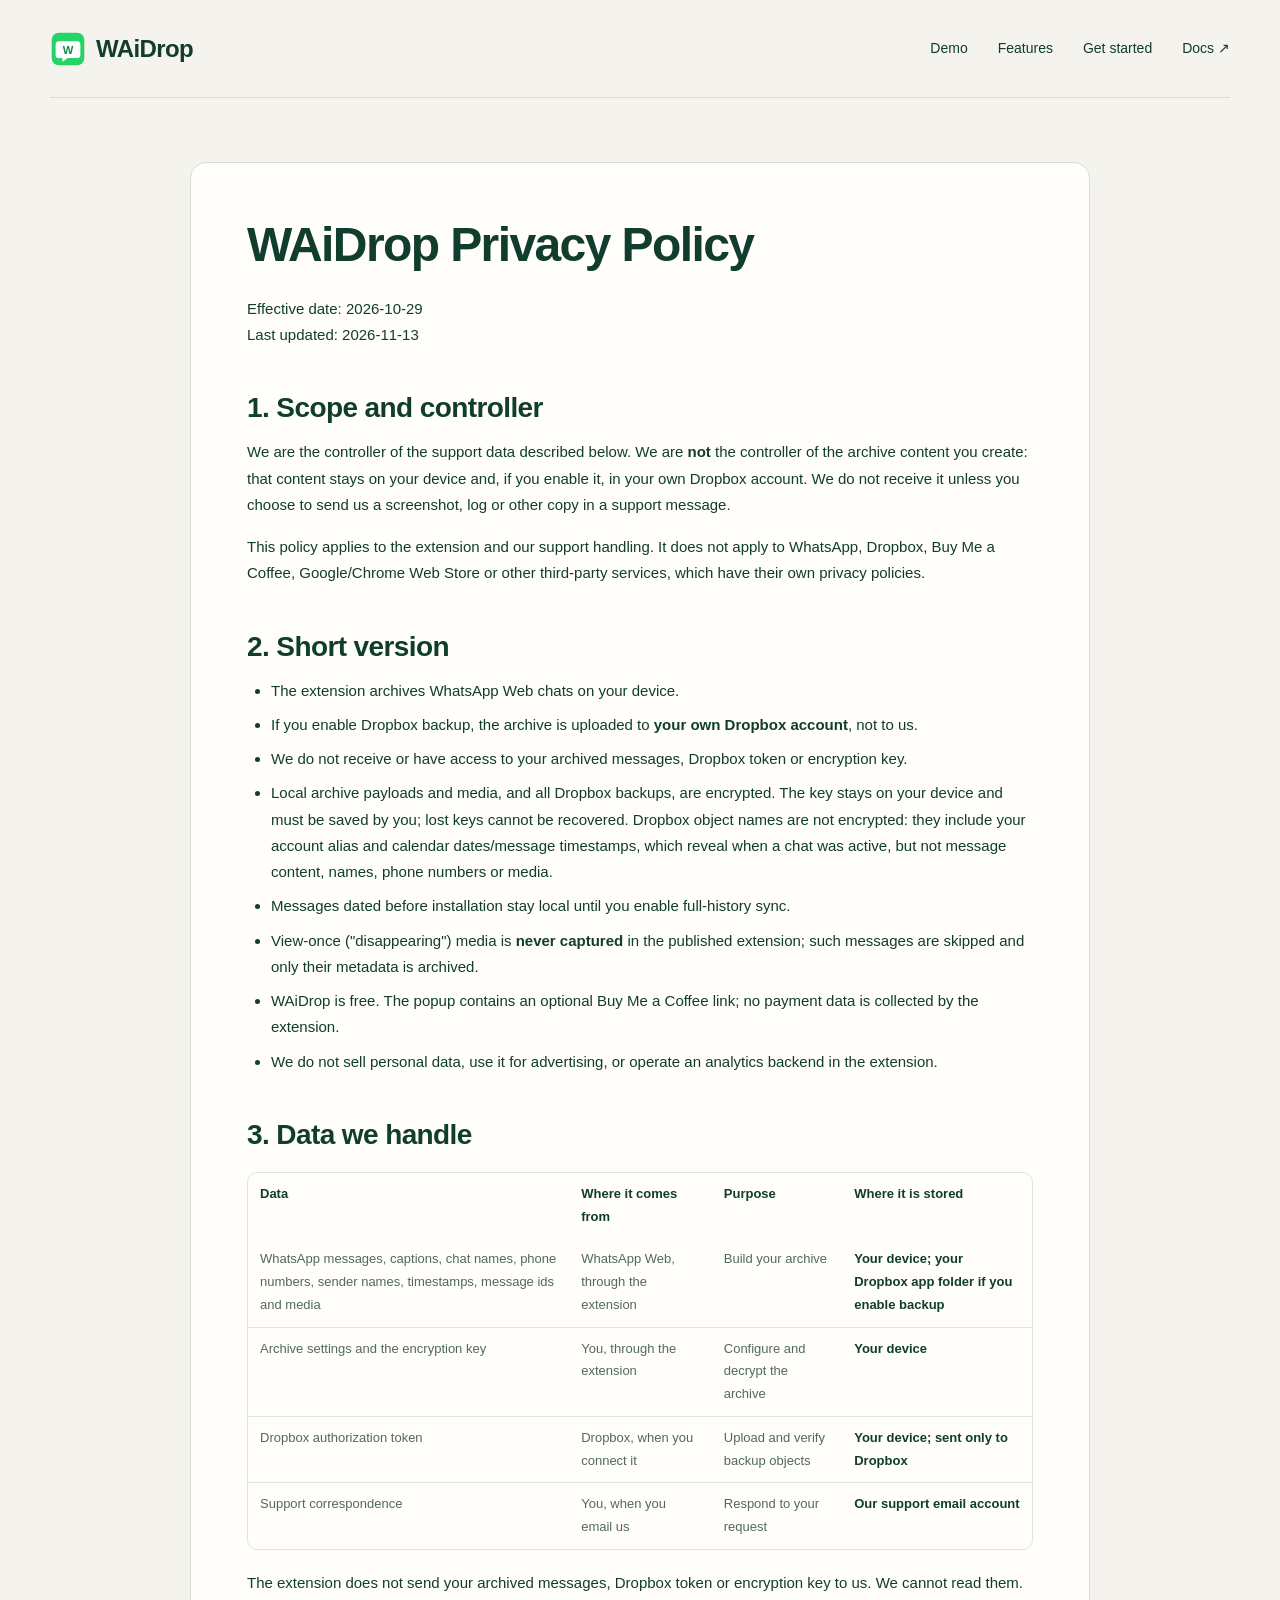
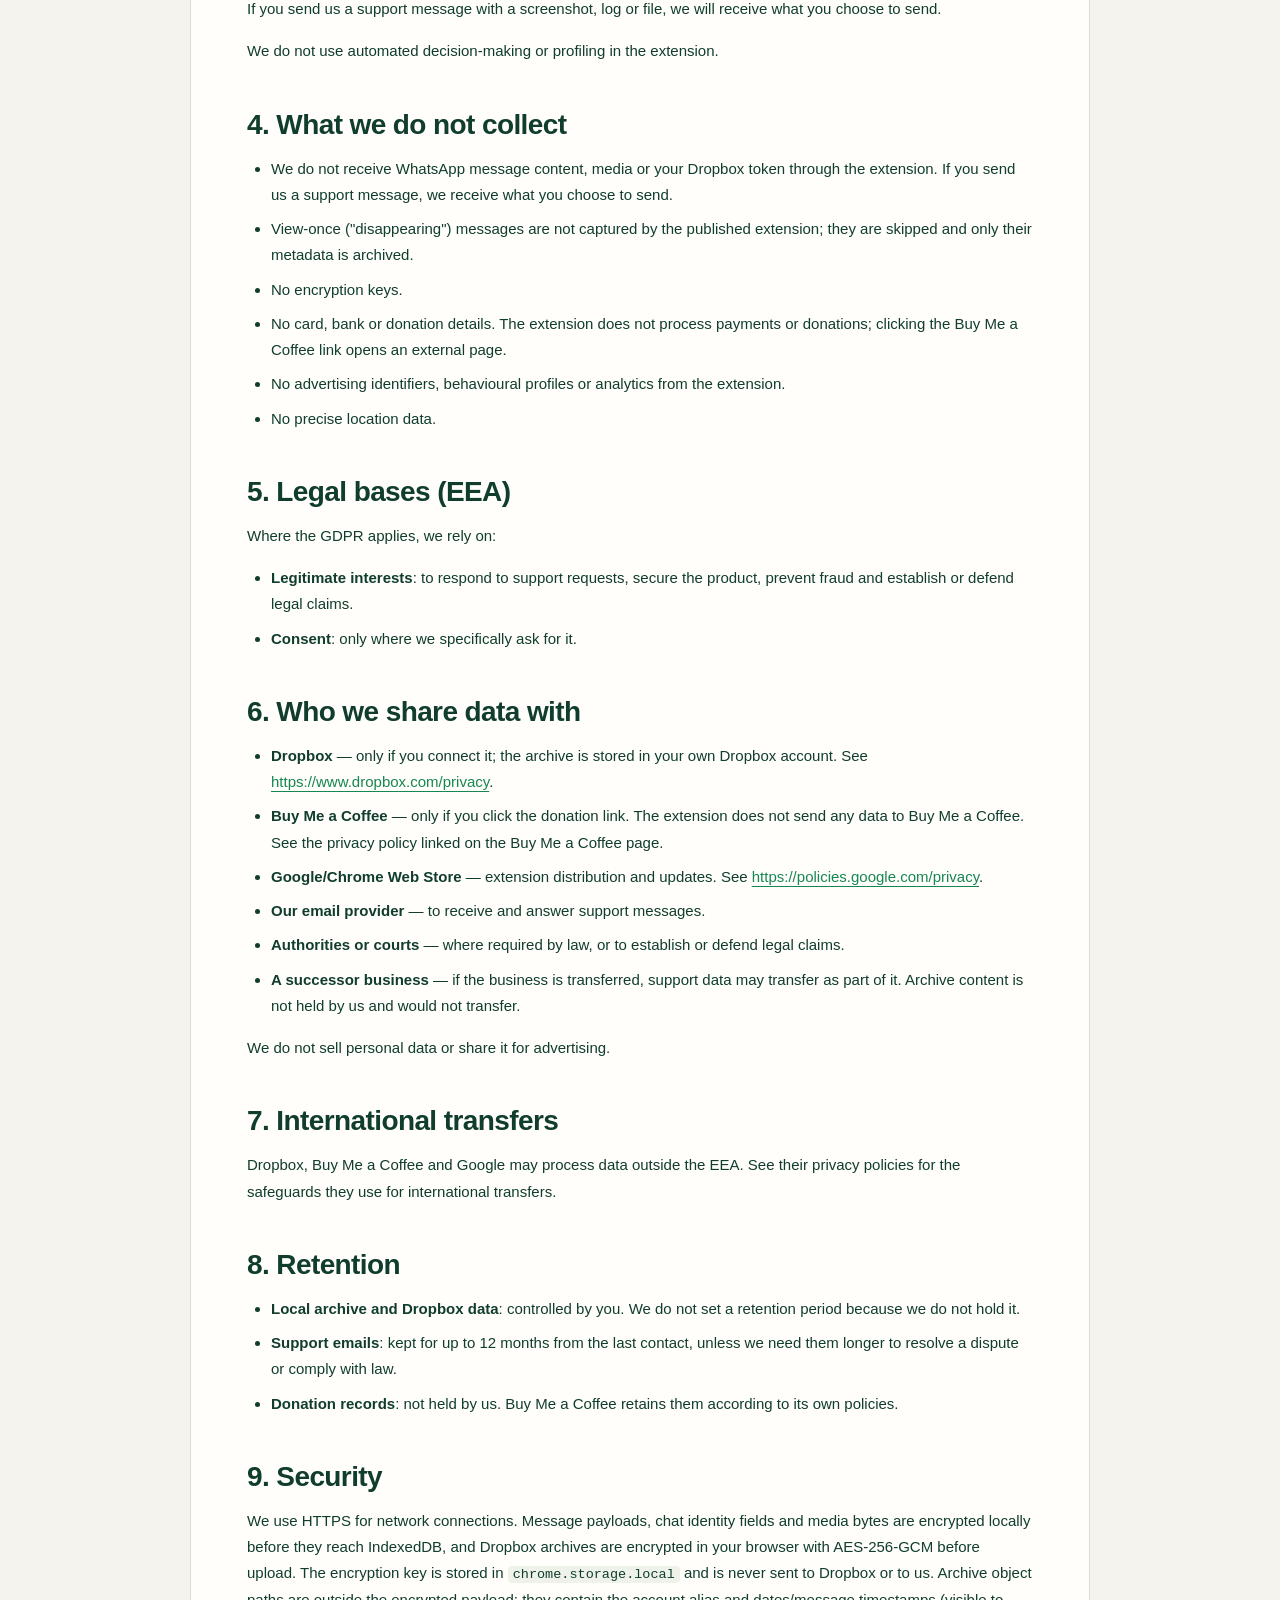
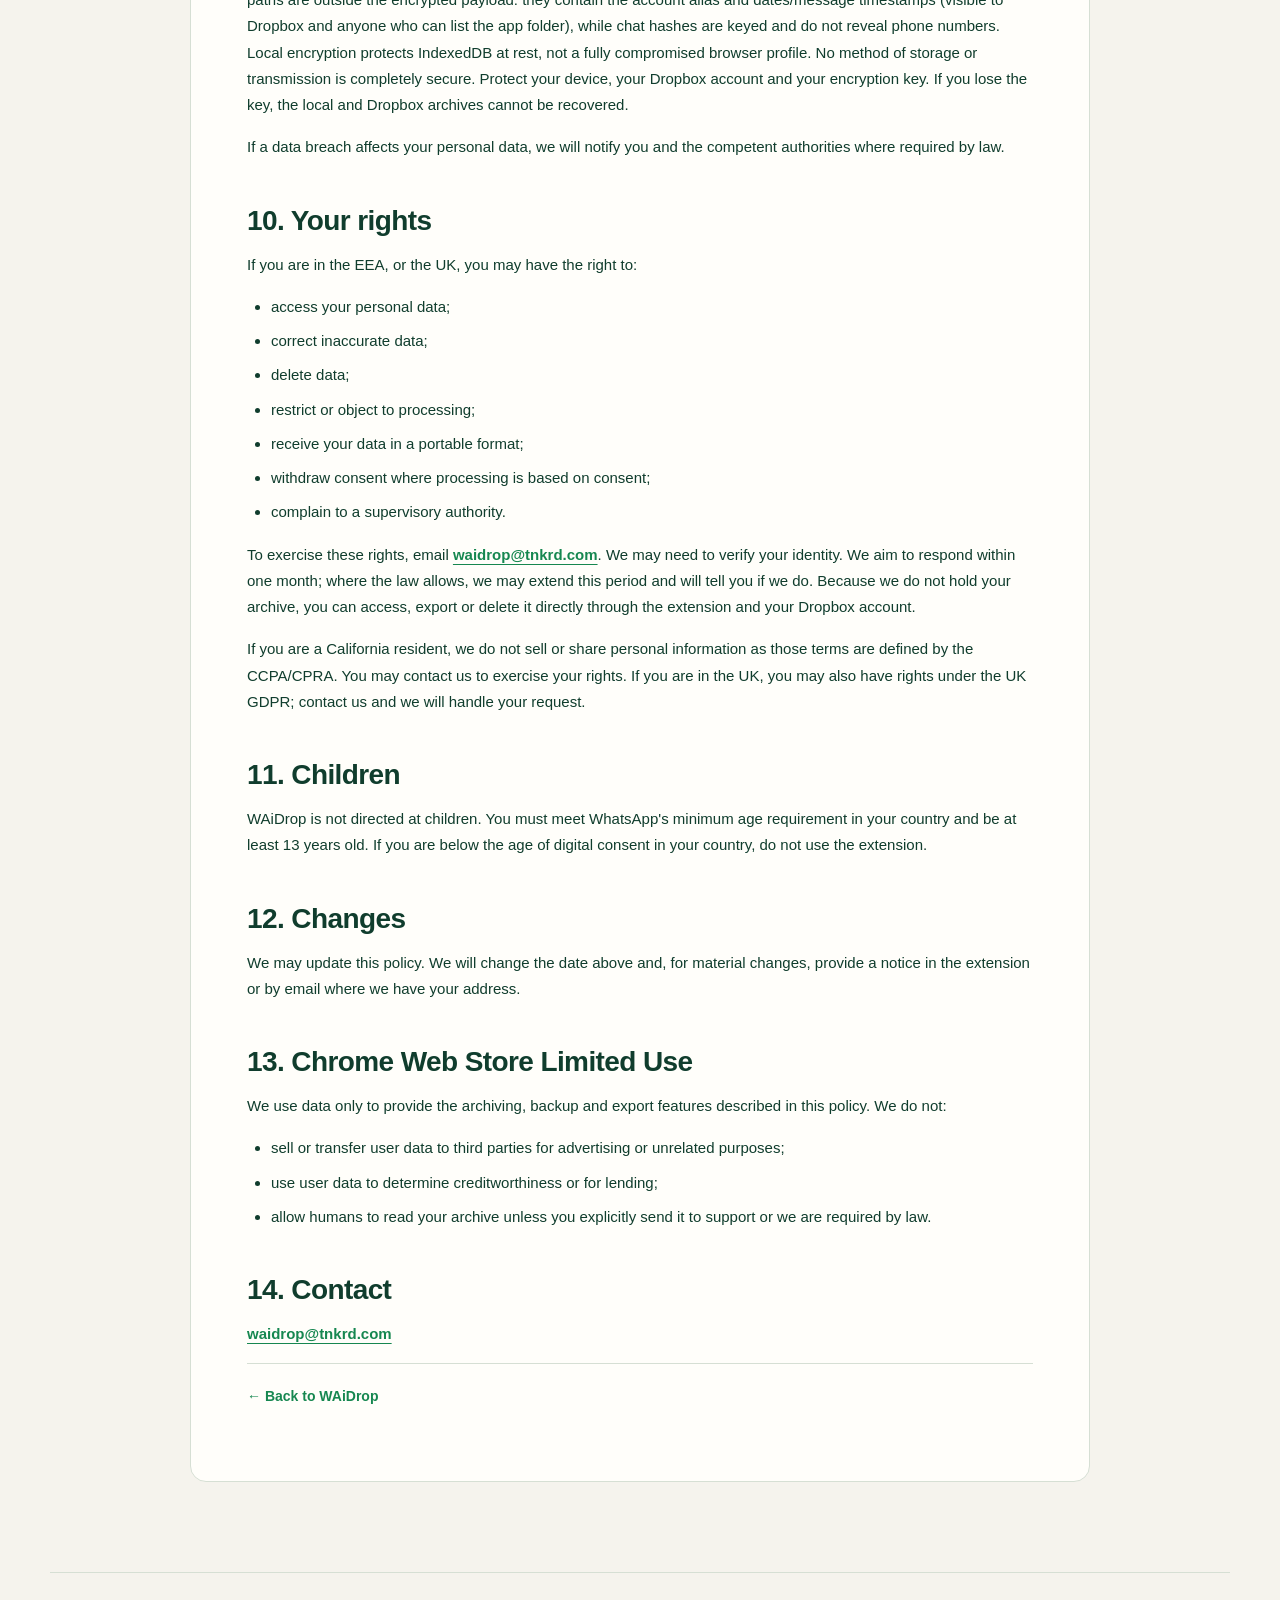
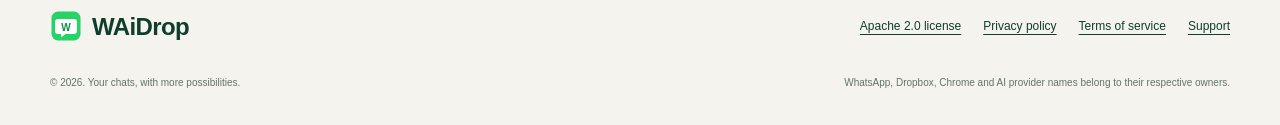
==== privacy.html @ 430f4875 "add license and terms links" ====
<!doctype html>
<!-- SPDX-License-Identifier: Apache-2.0 -->
<html lang="en">
<head>
<meta charset="utf-8">
<meta name="viewport" content="width=device-width,initial-scale=1">
<meta name="description" content="How WAiDrop handles data, what stays on your device, and your privacy rights.">
<meta name="theme-color" content="#103d2d">
<title>Privacy Policy — WAiDrop</title>
<link rel="canonical" href="https://waidrop.tnkrd.com/privacy">
<link rel="icon" href="/assets/logo.svg">
<link rel="stylesheet" href="/style.css">
</head>
<body>
<a class="skip" href="#main">Skip to content</a>
<header class="nav wrap"><a href="/" class="brand"><img src="/assets/logo.svg" alt="" width="36" height="36">WAiDrop</a><nav aria-label="Main navigation"><a href="/#demo">Demo</a><a href="/#plans">Features</a><a href="/#setup">Get started</a><a href="https://github.com/thabiger/waidrop-cli#readme" target="_blank" rel="noopener">Docs ↗</a></nav></header>
<main id="main" class="wrap legal-page">
<article class="legal-content">
<h1>WAiDrop Privacy Policy</h1>
<p>Effective date: 2026-10-29<br>Last updated: 2026-11-13</p>
<h2>1. Scope and controller</h2>
<p>We are the controller of the support data described below. We are <strong>not</strong> the
controller of the archive content you create: that content stays on your device
and, if you enable it, in your own Dropbox account. We do not receive it unless
you choose to send us a screenshot, log or other copy in a support message.</p>
<p>This policy applies to the extension and our support handling. It does not apply
to WhatsApp, Dropbox, Buy Me a Coffee, Google/Chrome Web Store or other
third-party services, which have their own privacy policies.</p>
<h2>2. Short version</h2>
<ul>
<li>The extension archives WhatsApp Web chats on your device.</li>
<li>If you enable Dropbox backup, the archive is uploaded to <strong>your own Dropbox
account</strong>, not to us.</li>
<li>We do not receive or have access to your archived messages, Dropbox token or
encryption key.</li>
<li>Local archive payloads and media, and all Dropbox backups, are encrypted. The
key stays on your device and must be saved by you; lost keys cannot be
recovered. Dropbox object names are not encrypted: they include your account
alias and calendar dates/message timestamps, which reveal when a chat was
active, but not message content, names, phone numbers or media.</li>
<li>Messages dated before installation stay local until you enable full-history
sync.</li>
<li>View-once (&quot;disappearing&quot;) media is <strong>never captured</strong> in the published
extension; such messages are skipped and only their metadata is archived.</li>
<li>WAiDrop is free. The popup contains an optional Buy Me a Coffee link; no
payment data is collected by the extension.</li>
<li>We do not sell personal data, use it for advertising, or operate an analytics
backend in the extension.</li>
</ul>
<h2>3. Data we handle</h2>
<div class="table-wrap"><table>
<thead>
<tr>
<th>Data</th>
<th>Where it comes from</th>
<th>Purpose</th>
<th>Where it is stored</th>
</tr>
</thead>
<tbody><tr>
<td>WhatsApp messages, captions, chat names, phone numbers, sender names, timestamps, message ids and media</td>
<td>WhatsApp Web, through the extension</td>
<td>Build your archive</td>
<td>Your device; your Dropbox app folder if you enable backup</td>
</tr>
<tr>
<td>Archive settings and the encryption key</td>
<td>You, through the extension</td>
<td>Configure and decrypt the archive</td>
<td>Your device</td>
</tr>
<tr>
<td>Dropbox authorization token</td>
<td>Dropbox, when you connect it</td>
<td>Upload and verify backup objects</td>
<td>Your device; sent only to Dropbox</td>
</tr>
<tr>
<td>Support correspondence</td>
<td>You, when you email us</td>
<td>Respond to your request</td>
<td>Our support email account</td>
</tr>
</tbody></table></div>
<p>The extension does not send your archived messages, Dropbox token or encryption
key to us. We cannot read them. If you send us a support message with a
screenshot, log or file, we will receive what you choose to send.</p>
<p>We do not use automated decision-making or profiling in the extension.</p>
<h2>4. What we do not collect</h2>
<ul>
<li>We do not receive WhatsApp message content, media or your Dropbox token
through the extension. If you send us a support message, we receive what you
choose to send.</li>
<li>View-once (&quot;disappearing&quot;) messages are not captured by the published
extension; they are skipped and only their metadata is archived.</li>
<li>No encryption keys.</li>
<li>No card, bank or donation details. The extension does not process payments or
donations; clicking the Buy Me a Coffee link opens an external page.</li>
<li>No advertising identifiers, behavioural profiles or analytics from the
extension.</li>
<li>No precise location data.</li>
</ul>
<h2>5. Legal bases (EEA)</h2>
<p>Where the GDPR applies, we rely on:</p>
<ul>
<li><strong>Legitimate interests</strong>: to respond to support requests, secure the product,
prevent fraud and establish or defend legal claims.</li>
<li><strong>Consent</strong>: only where we specifically ask for it.</li>
</ul>
<h2>6. Who we share data with</h2>
<ul>
<li><strong>Dropbox</strong> — only if you connect it; the archive is stored in your own
Dropbox account. See <a href="https://www.dropbox.com/privacy">https://www.dropbox.com/privacy</a>.</li>
<li><strong>Buy Me a Coffee</strong> — only if you click the donation link. The extension does
not send any data to Buy Me a Coffee. See the privacy policy linked on the
Buy Me a Coffee page.</li>
<li><strong>Google/Chrome Web Store</strong> — extension distribution and updates. See
<a href="https://policies.google.com/privacy">https://policies.google.com/privacy</a>.</li>
<li><strong>Our email provider</strong> — to receive and answer support messages.</li>
<li><strong>Authorities or courts</strong> — where required by law, or to establish or defend
legal claims.</li>
<li><strong>A successor business</strong> — if the business is transferred, support data may
transfer as part of it. Archive content is not held by us and would not
transfer.</li>
</ul>
<p>We do not sell personal data or share it for advertising.</p>
<h2>7. International transfers</h2>
<p>Dropbox, Buy Me a Coffee and Google may process data outside the EEA. See their
privacy policies for the safeguards they use for international transfers.</p>
<h2>8. Retention</h2>
<ul>
<li><strong>Local archive and Dropbox data</strong>: controlled by you. We do not set a
retention period because we do not hold it.</li>
<li><strong>Support emails</strong>: kept for up to 12 months from the last contact, unless we
need them longer to resolve a dispute or comply with law.</li>
<li><strong>Donation records</strong>: not held by us. Buy Me a Coffee retains them according to
its own policies.</li>
</ul>
<h2>9. Security</h2>
<p>We use HTTPS for network connections. Message payloads, chat identity fields and
media bytes are encrypted locally before they reach IndexedDB, and Dropbox
archives are encrypted in your browser with AES-256-GCM before upload. The
encryption key is stored in <code>chrome.storage.local</code> and is never sent to Dropbox
or to us. Archive object paths are outside the encrypted payload: they contain
the account alias and dates/message timestamps (visible to Dropbox and anyone
who can list the app folder), while chat hashes are keyed and do not reveal
phone numbers. Local encryption protects IndexedDB at rest, not a fully
compromised browser profile. No method of storage or transmission is completely
secure.
Protect your device, your Dropbox account and your encryption key. If you lose
the key, the local and Dropbox archives cannot be recovered.</p>
<p>If a data breach affects your personal data, we will notify you and the
competent authorities where required by law.</p>
<h2>10. Your rights</h2>
<p>If you are in the EEA, or the UK, you may have the right to:</p>
<ul>
<li>access your personal data;</li>
<li>correct inaccurate data;</li>
<li>delete data;</li>
<li>restrict or object to processing;</li>
<li>receive your data in a portable format;</li>
<li>withdraw consent where processing is based on consent;</li>
<li>complain to a supervisory authority.</li>
</ul>
<p>To exercise these rights, email <strong><a href="mailto:waidrop@tnkrd.com">waidrop@tnkrd.com</a></strong>. We may need to verify
your identity. We aim to respond within one month; where the law allows, we may
extend this period and will tell you if we do. Because we do not hold your
archive, you can access, export or delete it directly through the extension and
your Dropbox account.</p>
<p>If you are a California resident, we do not sell or share personal information
as those terms are defined by the CCPA/CPRA. You may contact us to exercise your
rights. If you are in the UK, you may also have rights under the UK GDPR; contact
us and we will handle your request.</p>
<h2>11. Children</h2>
<p>WAiDrop is not directed at children. You must meet WhatsApp&#39;s minimum age
requirement in your country and be at least 13 years old. If you are below the
age of digital consent in your country, do not use the extension.</p>
<h2>12. Changes</h2>
<p>We may update this policy. We will change the date above and, for material
changes, provide a notice in the extension or by email where we have your
address.</p>
<h2>13. Chrome Web Store Limited Use</h2>
<p>We use data only to provide the archiving, backup and export features described
in this policy. We do not:</p>
<ul>
<li>sell or transfer user data to third parties for advertising or unrelated
purposes;</li>
<li>use user data to determine creditworthiness or for lending;</li>
<li>allow humans to read your archive unless you explicitly send it to support or
we are required by law.</li>
</ul>
<h2>14. Contact</h2>
<p><strong><a href="mailto:waidrop@tnkrd.com">waidrop@tnkrd.com</a></strong></p>

<p class="legal-back"><a href="/">← Back to WAiDrop</a></p>
</article>
</main>
<footer class="wrap"><div class="footer-top"><a href="/" class="brand"><img src="/assets/logo.svg" alt="" width="32" height="32">WAiDrop</a><div><a href="/LICENSE">Apache 2.0 license</a><a href="/privacy">Privacy policy</a><a href="/terms">Terms of service</a><a href="/support">Support</a></div></div><div class="footer-bottom"><p>© 2026. Your chats, with more possibilities.</p><p>WhatsApp, Dropbox, Chrome and AI provider names belong to their respective owners.</p></div></footer>
</body>
</html>
---- style.css ----
/* SPDX-License-Identifier: Apache-2.0 */
*{box-sizing:border-box}html{scroll-behavior:smooth;scroll-padding-top:24px}body{margin:0;background:#f5f3ed;color:#103d2d;font-family:Inter,-apple-system,BlinkMacSystemFont,"Segoe UI",sans-serif;line-height:1.55}a{color:inherit;text-underline-offset:4px}button,a{-webkit-tap-highlight-color:transparent}button{font:inherit}.wrap{width:min(1180px,calc(100% - 80px));margin-inline:auto}.nav{display:flex;align-items:center;justify-content:space-between;padding-block:30px;border-bottom:1px solid #d6dfd4}.brand{display:flex;gap:10px;align-items:center;font-size:24px;font-weight:750;text-decoration:none;letter-spacing:-.6px}.nav nav{display:flex;gap:30px;font-size:14px}.nav nav a{text-decoration:none}.nav a:hover,.text-link:hover{text-decoration:underline}.hero{display:grid;grid-template-columns:1.15fr 1fr;align-items:center;min-height:650px;padding-block:70px}.eyebrow{font-size:11px;letter-spacing:2px;font-weight:750;margin:0 0 24px;color:#168750}h1{font-size:clamp(48px,5.4vw,74px);line-height:1.04;letter-spacing:-3.8px;margin:0 0 30px;font-weight:700}h1 em{font-style:normal;color:#168750}h2{font-size:clamp(34px,3.5vw,48px);letter-spacing:-1.8px;line-height:1.1;margin:0 0 24px;font-weight:650}h3{font-size:20px;letter-spacing:-.4px;line-height:1.3}.lead{font-size:18px;line-height:1.7;max-width:570px;color:#52695c}.actions{display:flex;gap:25px;align-items:center;margin-top:30px;flex-wrap:wrap}.button{border:0;border-radius:9px;padding:16px 23px;display:inline-flex;gap:30px;align-items:center;text-decoration:none;font-size:14px;font-weight:650}.primary{background:#103d2d;color:#fffefa}.button:hover{background:#1b5940}.text-link{font-size:14px;font-weight:650;text-decoration:none}.hero-note{font-size:12px;color:#617568;margin-top:24px}.hero-art{position:relative;text-align:center}.hero-art img{width:100%;height:auto;display:block;mix-blend-mode:multiply}.art-label{position:absolute;top:0;left:10%;font-size:10px;letter-spacing:1.5px;color:#617568}.art-caption{font-size:12px;margin-top:-38px;position:relative}.dot{display:inline-block;width:7px;height:7px;border-radius:50%;background:#168750;margin-right:7px}.demo-section{background:#e7edde;padding:76px 0}.demo-grid{display:grid;grid-template-columns:1fr 390px;gap:120px;align-items:center}.demo-copy>p:not(.eyebrow){max-width:470px;color:#52695c}.prompt{border-left:3px solid #168750;margin:30px 0;padding:8px 0 8px 24px;max-width:500px}.prompt span{font-size:10px;letter-spacing:1.8px;font-weight:700;color:#168750}.prompt p{font-size:21px;line-height:1.5}.micro{font-size:12px;line-height:1.7;color:#617568}.video-slot{background:#103d2d;position:relative;border-radius:15px;overflow:hidden}.vertical{aspect-ratio:9/16;max-height:610px;margin:auto;width:auto;max-width:100%;box-shadow:0 18px 60px #103d2d18}.video-slot video,.video-slot iframe{width:100%;height:100%;display:block;position:absolute;inset:0;border:0}.video-slot video{object-fit:contain}.landscape{aspect-ratio:16/9}.video-caption{display:flex;gap:10px;justify-content:space-between;font-size:11px;color:#617568}.video-caption span{font-size:10px;border:1px dashed #94aa95;border-radius:4px;padding:1px 5px}.flow-section{padding:86px 0;border-bottom:1px solid #d6dfd4}.flow{display:grid;grid-template-columns:1fr 40px 1fr 40px 1fr;gap:22px;margin-top:46px}.flow>span{align-self:center;color:#168750;font-size:25px}.flow b{font-size:12px;color:#168750}.flow p{font-size:14px;color:#617568;max-width:295px}.plans{padding-block:88px}.section-top{display:flex;justify-content:space-between;gap:40px;align-items:end;margin-bottom:32px}.section-top>p{font-size:14px;color:#617568}.section-top h2{margin-bottom:0}.table-wrap{background:#fffefa;border:1px solid #d6dfd4;border-radius:14px;overflow:auto}table{border-collapse:collapse;width:100%;text-align:left;font-size:14px;min-width:570px}th,td{padding:18px 26px;border-bottom:1px solid #e1e6db}tbody th{font-weight:500;width:52%}thead th{padding-block:24px}thead th span{font-size:28px;letter-spacing:-.8px}thead small{display:block;font-weight:400;color:#617568;font-size:12px}th:last-child,td:last-child{background:#eaf2e0;width:24%}tbody tr:last-child>*{border-bottom:0}td{color:#52695c}td:last-child{color:#103d2d;font-weight:600}.store-row{margin-top:35px;display:flex;gap:25px;justify-content:space-between;align-items:center}.store-row p{margin:6px 0;font-size:13px;color:#617568}.store-link[aria-disabled=true]{background:#dce5d4;color:#536950;cursor:default}.passive{background:#103d2d;color:#f5f3ed;padding:85px 0}.passive-grid{display:grid;grid-template-columns:1fr 1.2fr;gap:80px}.passive .eyebrow{color:#c5f06b}.passive h2{font-size:50px}.passive p{font-size:15px;color:#d0dfce}.passive .passive-lead{font-size:22px;color:#fffefa;margin-top:0}.passive .reservation{font-size:11px;line-height:1.7;color:#b2c6b4;margin-top:25px}.passive sup a{text-decoration:none;color:#c5f06b}.setup{padding-block:90px}.setup-bottom{display:flex;justify-content:space-between;gap:50px;align-items:center;margin-top:25px}.setup-bottom p{font-size:14px;color:#617568;max-width:650px}.setup-bottom a{white-space:nowrap}.docs{border-top:1px solid #d6dfd4;display:grid;grid-template-columns:1fr 1fr;gap:100px;padding-block:75px 90px}.docs>div>p:not(.eyebrow){color:#617568;font-size:14px}.doc-links>a{display:flex;justify-content:space-between;align-items:center;padding:22px 0;border-bottom:1px solid #d6dfd4;text-decoration:none}.doc-links>a:hover strong{text-decoration:underline}.doc-links strong,.doc-links small{display:block}.doc-links strong{font-size:16px}.doc-links small{color:#617568;font-size:12px;margin-top:4px}.doc-links b{font-size:24px;font-weight:400}footer{padding-block:35px;border-top:1px solid #d6dfd4}.footer-top,.footer-bottom{display:flex;justify-content:space-between;gap:30px;align-items:center}.footer-top>div{display:flex;gap:22px;align-items:center;font-size:12px}.footer-bottom{margin-top:30px;align-items:start}.footer-bottom p{font-size:10px;color:#617568;margin:0;max-width:400px}.sr-only,.skip:not(:focus){position:absolute;width:1px;height:1px;overflow:hidden;clip:rect(0,0,0,0)}.skip:focus{position:fixed;z-index:10;background:#c5f06b;padding:10px}a:focus-visible,button:focus-visible{outline:3px solid #85b342;outline-offset:5px}@media(max-width:900px){.wrap{width:calc(100% - 40px)}.hero{grid-template-columns:1fr 1fr;gap:15px;min-height:auto;padding-block:60px}h1{font-size:48px;letter-spacing:-2.5px}.lead{font-size:16px}.demo-grid{gap:50px;grid-template-columns:1fr 300px}.vertical{max-height:540px}.passive-grid{gap:35px}.passive h2{font-size:40px}.docs{gap:40px}.section-top{align-items:start}.setup-bottom{flex-wrap:wrap;gap:10px}}@media(max-width:640px){.nav{padding-block:20px}.brand{font-size:21px}.nav nav{gap:15px;font-size:12px}.nav nav a:last-child{display:none}.hero{grid-template-columns:1fr;padding-top:45px}.hero-copy{position:relative;z-index:1}h1{font-size:52px;letter-spacing:-3px}.eyebrow{font-size:9px;letter-spacing:1.5px}.hero-art{width:80%;margin:20px auto 15px}.art-label{font-size:8px}.art-caption{margin-top:-25px;font-size:11px}.actions{gap:18px}.hero-note{font-size:10px}.demo-grid,.passive-grid,.docs{grid-template-columns:1fr;gap:35px}.demo-section{padding:50px 0}.demo-player{width:100%;max-width:330px;margin:auto}.vertical{max-height:580px}.prompt p{font-size:19px}.flow-section,.plans,.setup{padding-block:55px}.flow{grid-template-columns:1fr;gap:8px;margin-top:28px}.flow>span{transform:rotate(90deg);justify-self:start;margin:8px 0 8px 6px}.flow h3{margin:10px 0}.flow p{max-width:100%;margin:8px 0}.section-top{display:block}.section-top>p{margin-top:20px}.table-wrap{margin-inline:-8px}table{font-size:12px;min-width:450px}th,td{padding:15px 14px}.store-row{align-items:start;flex-direction:column}.store-link{width:100%;justify-content:center}.passive{padding:50px 0}.passive h2{font-size:40px}.setup-bottom a{white-space:normal}.docs{padding-block:50px}.footer-top,.footer-bottom{align-items:start;flex-direction:column;gap:20px}.footer-top>div{flex-wrap:wrap;gap:18px}.footer-bottom{margin-top:22px}.video-caption{font-size:10px;flex-wrap:wrap}}@media(prefers-reduced-motion:reduce){html{scroll-behavior:auto}}
.video-slot .placeholder-poster{position:absolute;inset:0;width:100%;height:100%;object-fit:contain}.placeholder-label{position:absolute;left:50%;top:50%;transform:translate(-50%,-50%);padding:12px 20px;background:#103d2deb;color:#fffefa;border:1px solid #ffffff40;border-radius:9px;font-size:14px;white-space:nowrap}

.picture-section{padding-block:78px 64px}
.picture-top{display:flex;align-items:center;justify-content:space-between;margin-bottom:38px}
.picture-brand{display:flex;align-items:center;gap:10px;font-size:23px;font-weight:750;letter-spacing:-.6px}
.picture-brand img{width:34px;height:34px}
.picture-top .eyebrow{margin:0;color:#617568;font-size:11px;letter-spacing:2.2px}
.picture-section h2{margin:0 0 14px;font-size:clamp(36px,4.2vw,54px);letter-spacing:-2.6px;line-height:1.05}
.picture-lead{margin:0 0 40px;font-size:19px;color:#617568}
.picture-flow{display:grid;grid-template-columns:1fr 34px 1.5fr 34px 1fr 34px 1fr 34px 1.4fr;column-gap:8px;align-items:stretch}
.picture-step{display:flex;flex-direction:column}
.picture-label{margin:0 0 12px;min-height:18px;font-size:13px;font-weight:650;line-height:1.4;text-align:center;color:#168750}
.picture-card{flex:1;display:flex;flex-direction:column;align-items:center;text-align:center;padding:22px 14px 24px;background:#fff;border:1px solid #d6dfd4;border-radius:14px}
.picture-art{display:flex;align-items:flex-end;justify-content:center;width:100%;height:150px;margin-bottom:18px}
.picture-art svg{display:block;max-width:100%;max-height:100%}
.picture-card h3{margin:0 0 12px;font-size:18px;line-height:1.3;letter-spacing:-.4px;font-weight:700}
.picture-card p{margin:0;max-width:210px;font-size:13.5px;line-height:1.55;color:#617568}
.picture-arrow{display:flex;align-items:center;justify-content:center}
.picture-arrow svg{width:30px;height:22px;fill:none;stroke:#168750;stroke-width:2;stroke-linecap:round;stroke-linejoin:round}
.picture-step-dark .picture-card{padding-top:26px;background:#103d2d;border-color:#103d2d;color:#f5f3ed}
.picture-step-dark .picture-art{height:100px;margin-bottom:16px}
.picture-step-dark .picture-art svg{height:72px;max-height:72px}
.picture-step-dark .picture-card h3{margin-bottom:4px;font-size:21px;color:#fffefa}
.picture-step-dark .picture-card p{color:#c4d6c5}
.picture-step-dark .picture-sub{margin:0 0 14px;font-size:14px;font-weight:600;color:#c5f06b}
.ai-pills{display:flex;flex-direction:column;gap:9px;width:100%;margin:2px 0 20px}
.ai-pills span{padding:8px 10px;border-radius:8px;background:#e6efdb;color:#103d2d;font-size:14px;font-weight:700}
.picture-ai-sub{margin:-4px 0 10px!important;font-size:14px!important;color:#52695c!important}
.picture-scope{display:grid;grid-template-columns:1fr 34px 1.5fr 34px 1fr 34px 1fr 34px 1.4fr;column-gap:8px;margin-top:12px}
.picture-bracket{grid-column:1/8;height:20px;border:1.5px solid #168750;border-top:0}
.picture-scope p{grid-column:1/8;margin:9px 0 0;font-size:11px;font-weight:700;letter-spacing:1.3px;text-align:center;text-transform:uppercase;color:#168750}
.picture-banner{margin-top:30px;padding:26px 34px;border-radius:16px;background:#103d2d;color:#fffefa}
.picture-banner p{margin:0;font-size:clamp(20px,2.1vw,27px);font-weight:700;letter-spacing:-.6px;line-height:1.35}
.picture-banner p+p{color:#c5f06b}
.picture-footnote{margin:16px 0 0;font-size:12.5px;text-align:right;color:#617568}
@media(max-width:960px){.picture-flow{grid-template-columns:1fr;gap:0}.picture-arrow{padding-block:8px}.picture-arrow svg{width:28px;height:20px;transform:rotate(90deg)}.picture-scope{display:none}.picture-card{padding:24px 20px}.picture-card p{max-width:340px}.picture-section{padding-block:55px}}
@media(max-width:640px){.picture-top{align-items:flex-start;flex-direction:column;gap:14px}.picture-brand{font-size:21px}.picture-section h2{font-size:36px;letter-spacing:-1.8px}.picture-lead{font-size:16px;margin-bottom:30px}.picture-banner{margin-top:26px;padding:20px 22px}.picture-banner p{font-size:19px}.picture-footnote{font-size:11px;line-height:1.6;text-align:left}}
.check{display:inline-flex;vertical-align:middle;color:#168750}

/* Fully featured free offering and transparency */
.feature-grid{display:grid;grid-template-columns:repeat(2,minmax(0,1fr));gap:16px}.feature-card{display:flex;gap:16px;padding:26px;background:#fffefa;border:1px solid #d6dfd4;border-radius:14px}.feature-check{flex:none;display:grid;place-items:center;width:30px;height:30px;border-radius:50%;background:#eaf2e0;color:#168750;font-weight:700}.feature-card h3{margin:1px 0 9px;font-size:18px}.feature-card p{margin:0;font-size:14px;color:#52695c}.transparency{display:grid;grid-template-columns:1fr 1.25fr;gap:48px;background:#e7edde;border-radius:16px;padding:34px;margin-top:32px}.transparency .eyebrow{margin-bottom:14px}.transparency h3{font-size:28px;line-height:1.2;letter-spacing:-.7px;margin:0}.transparency p:not(.eyebrow){margin:0 0 18px;color:#52695c;font-size:15px}@media(max-width:640px){.feature-grid,.transparency{grid-template-columns:1fr}.feature-card{padding:22px}.transparency{gap:22px;padding:26px}.transparency h3{font-size:26px}}

/* Standalone legal and support pages */
.legal-page{padding-block:64px 90px}
.legal-content{max-width:900px;margin-inline:auto;padding:clamp(26px,5vw,56px);background:#fffefa;border:1px solid #d6dfd4;border-radius:16px;font-size:15px;line-height:1.75}
.legal-content h1{font-size:clamp(32px,4.5vw,48px);line-height:1.1;letter-spacing:-1.6px;margin:0 0 24px}
.legal-content h2{font-size:clamp(22px,2.6vw,28px);line-height:1.25;letter-spacing:-.6px;margin:42px 0 14px}
.legal-content h3{font-size:18px;line-height:1.3;letter-spacing:-.3px;margin:30px 0 10px}
.legal-content p,.legal-content ul,.legal-content ol{margin:0 0 16px}
.legal-content ul,.legal-content ol{padding-left:24px}
.legal-content li{margin:0 0 8px}
.legal-content a{color:#168750}
.legal-content code{padding:1px 5px;border-radius:4px;background:#eef2e9;font-size:.9em}
.legal-content .table-wrap{margin:20px 0;overflow-x:auto;border:1px solid #e1e6db;border-radius:10px}
.legal-content table{width:100%;min-width:620px;border-collapse:collapse;font-size:13px}
.legal-content th,.legal-content td{padding:10px 12px;border-bottom:1px solid #e1e6db;text-align:left;vertical-align:top}
.legal-content tbody th{width:auto}
.legal-content th:last-child,.legal-content td:last-child{width:auto;background:transparent}
.legal-content tr:last-child>*{border-bottom:0}
.legal-back{margin-top:40px;padding-top:20px;border-top:1px solid #d6dfd4;font-size:14px;font-weight:650}
.legal-back a{text-decoration:none}
.legal-back a:hover{text-decoration:underline}
@media(max-width:640px){.legal-page{padding-block:40px 60px}.legal-content{padding:22px 18px;font-size:14px}.legal-content h2{margin-top:34px}}
@media print{.nav,footer,.skip,.legal-back{display:none}.legal-page{padding:0}.legal-content{max-width:none;padding:0;border:0;font-size:11pt}.legal-content a{color:inherit}}
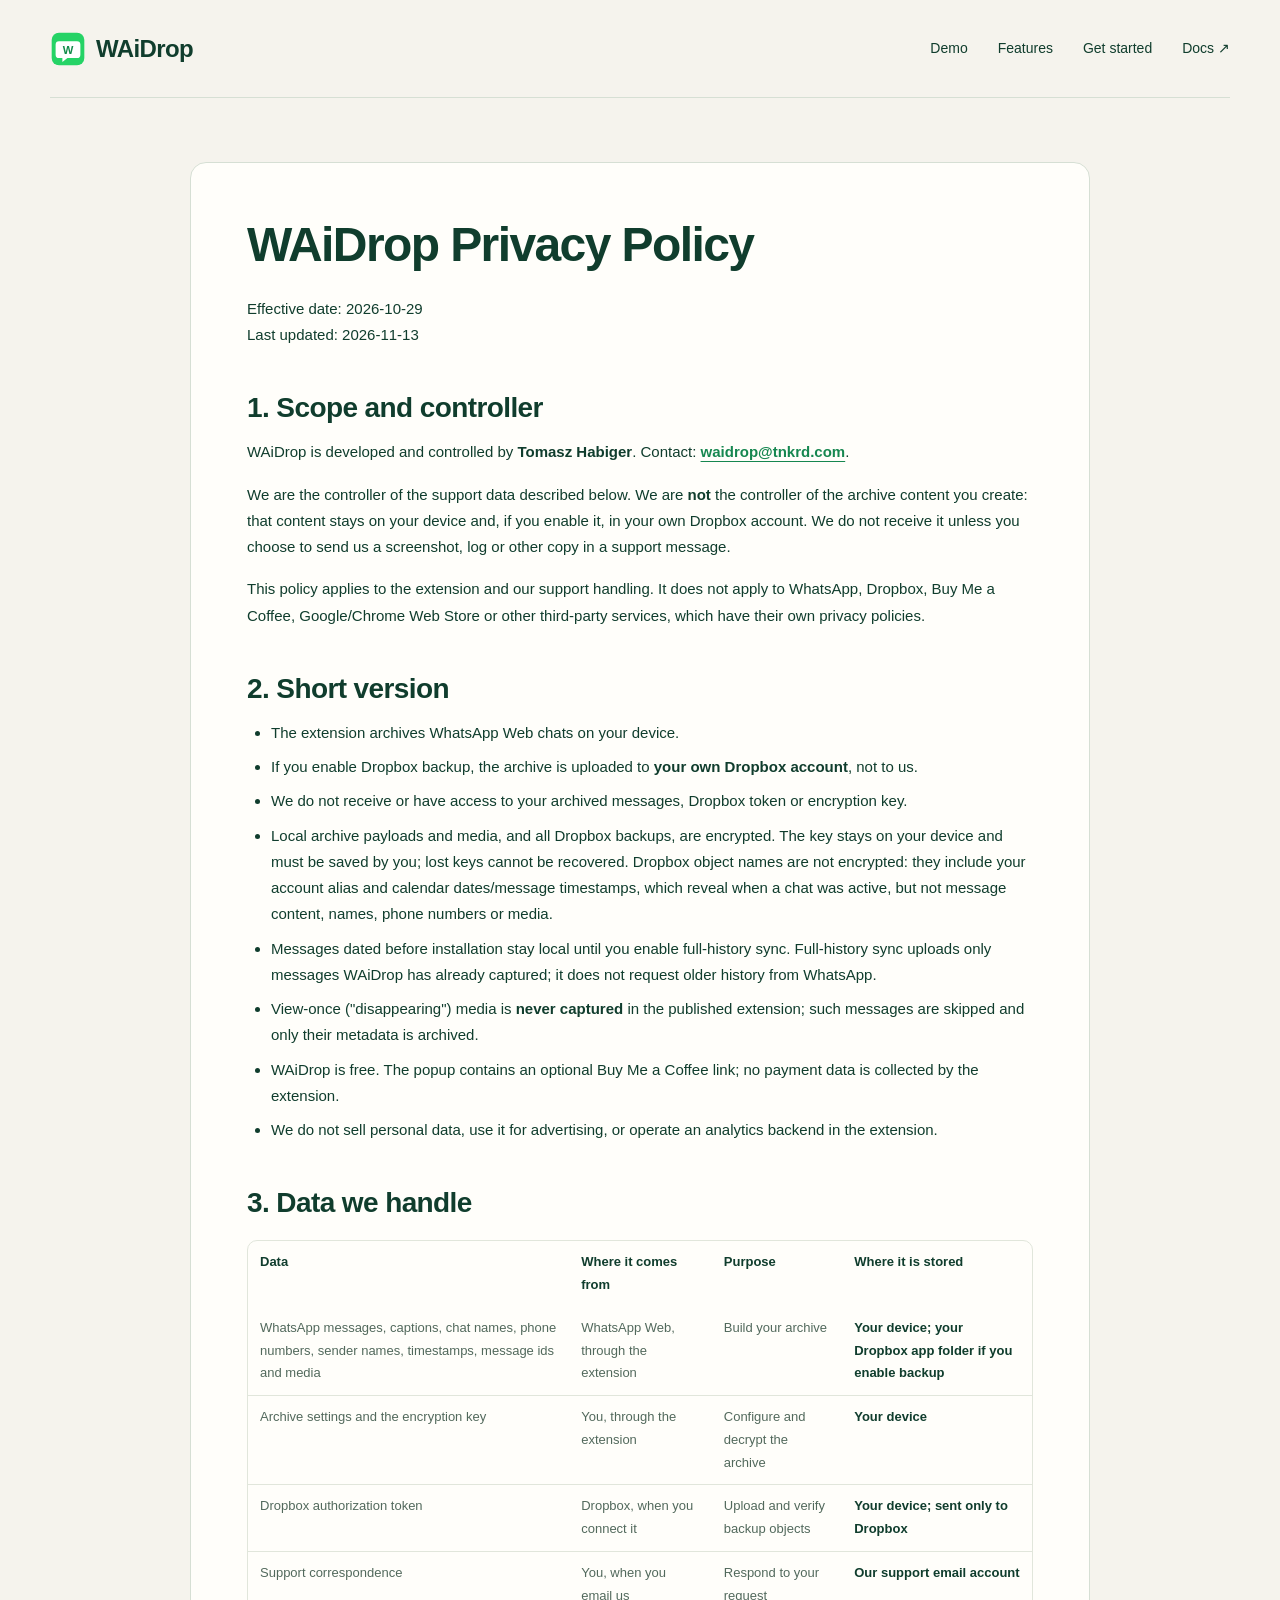
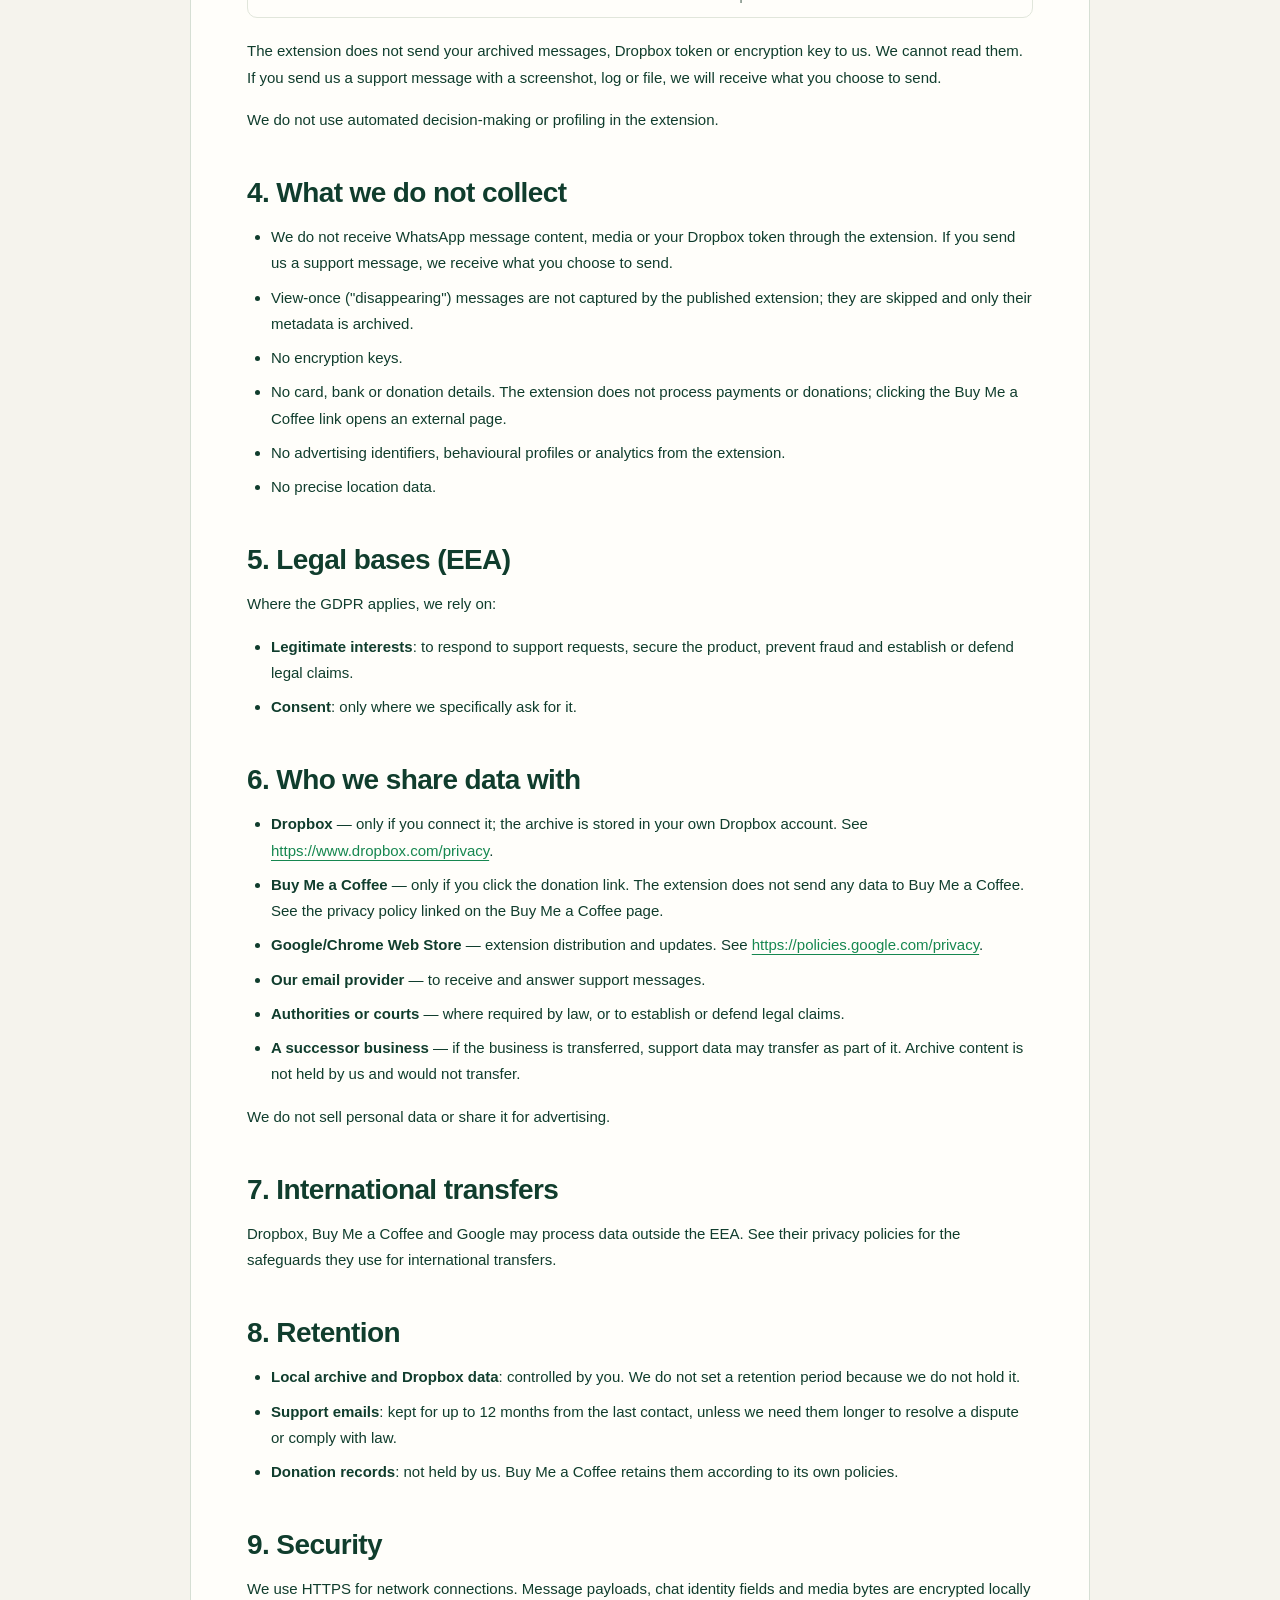
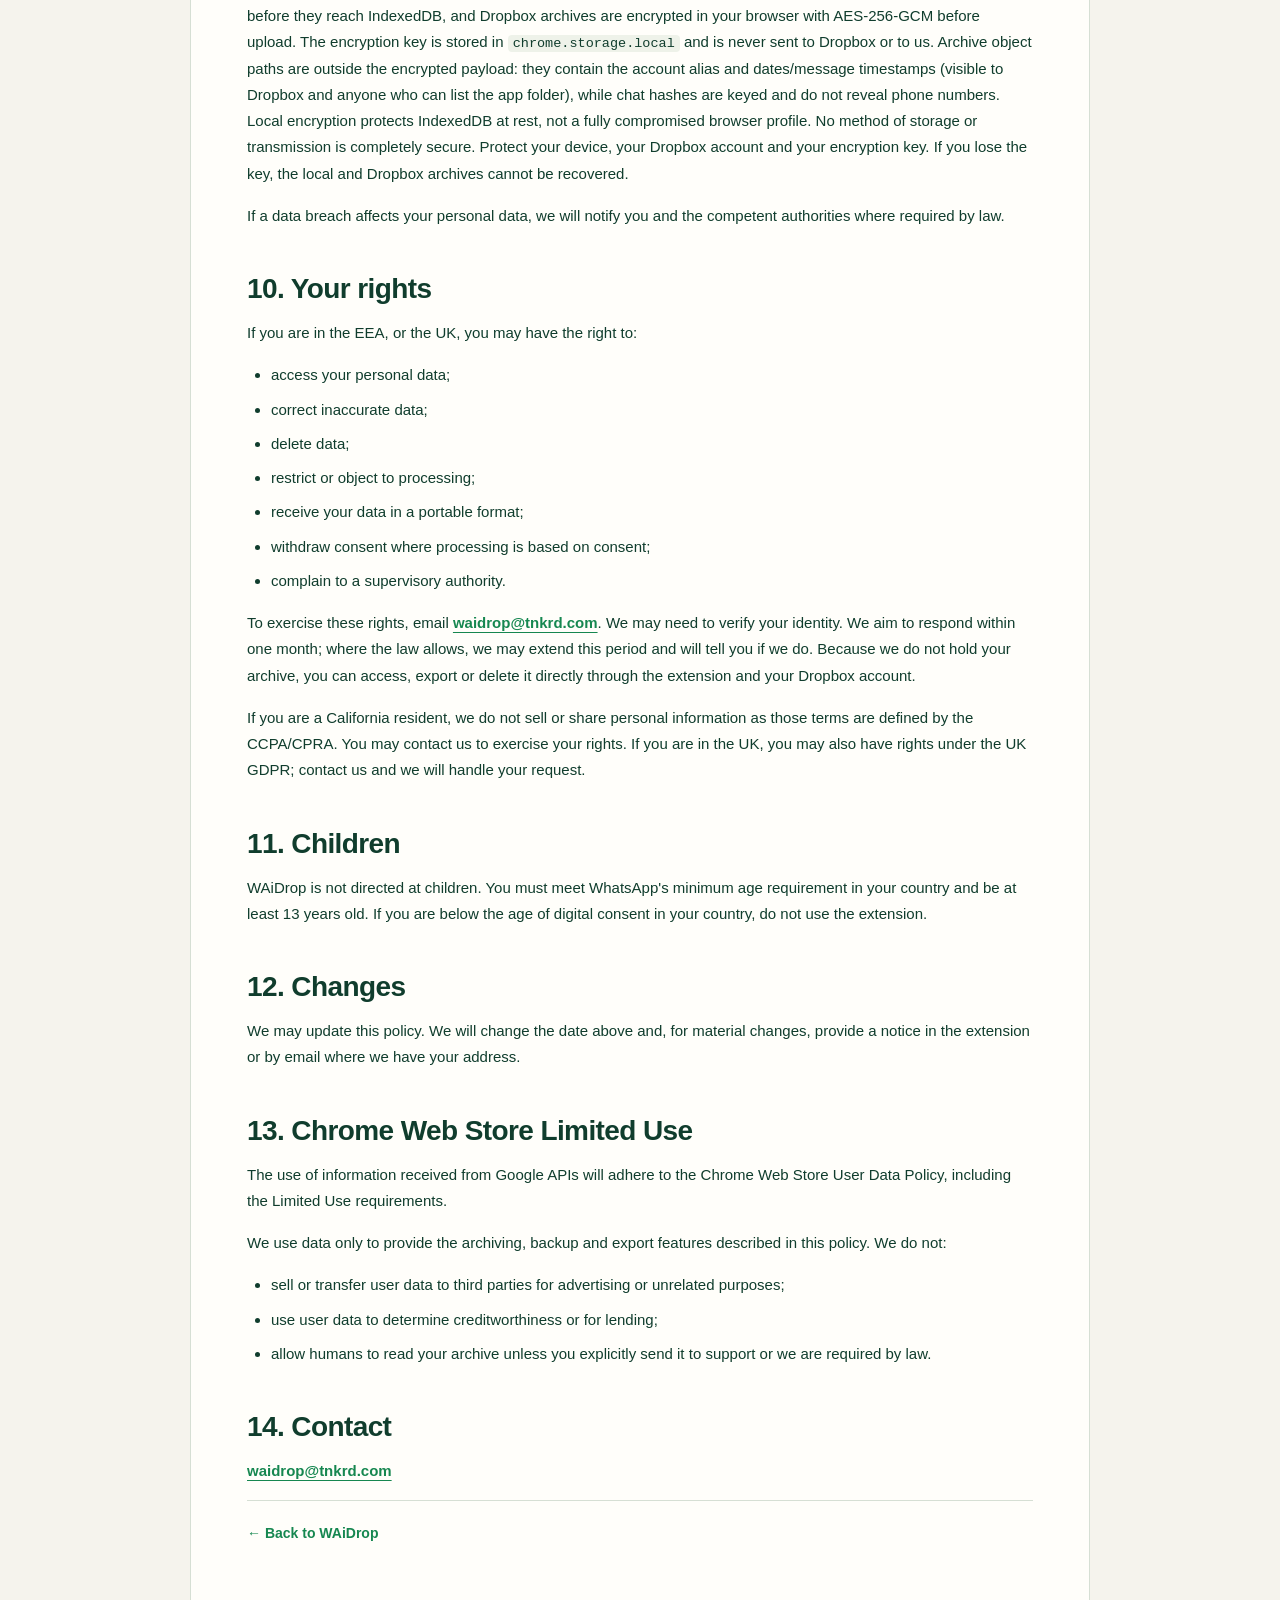
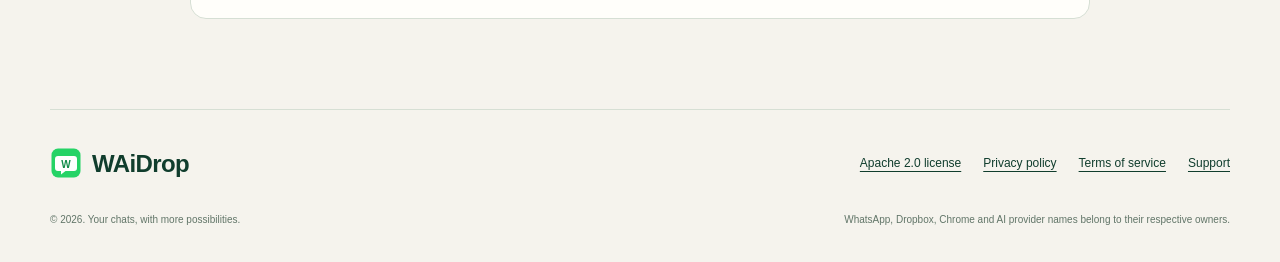
==== commit 54ea4822: "update developer  info" ====
--- a/privacy.html
+++ b/privacy.html
@@ -19,6 +19,8 @@
 <h1>WAiDrop Privacy Policy</h1>
 <p>Effective date: 2026-10-29<br>Last updated: 2026-11-13</p>
 <h2>1. Scope and controller</h2>
+<p>WAiDrop is developed and controlled by <strong>Tomasz Habiger</strong>. Contact:
+<strong><a href="mailto:waidrop@tnkrd.com">waidrop@tnkrd.com</a></strong>.</p>
 <p>We are the controller of the support data described below. We are <strong>not</strong> the
 controller of the archive content you create: that content stays on your device
 and, if you enable it, in your own Dropbox account. We do not receive it unless
@@ -39,7 +41,8 @@
 alias and calendar dates/message timestamps, which reveal when a chat was
 active, but not message content, names, phone numbers or media.</li>
 <li>Messages dated before installation stay local until you enable full-history
-sync.</li>
+sync. Full-history sync uploads only messages WAiDrop has already captured; it
+does not request older history from WhatsApp.</li>
 <li>View-once (&quot;disappearing&quot;) media is <strong>never captured</strong> in the published
 extension; such messages are skipped and only their metadata is archived.</li>
 <li>WAiDrop is free. The popup contains an optional Buy Me a Coffee link; no
@@ -180,6 +183,8 @@
 changes, provide a notice in the extension or by email where we have your
 address.</p>
 <h2>13. Chrome Web Store Limited Use</h2>
+<p>The use of information received from Google APIs will adhere to the Chrome Web
+Store User Data Policy, including the Limited Use requirements.</p>
 <p>We use data only to provide the archiving, backup and export features described
 in this policy. We do not:</p>
 <ul>
